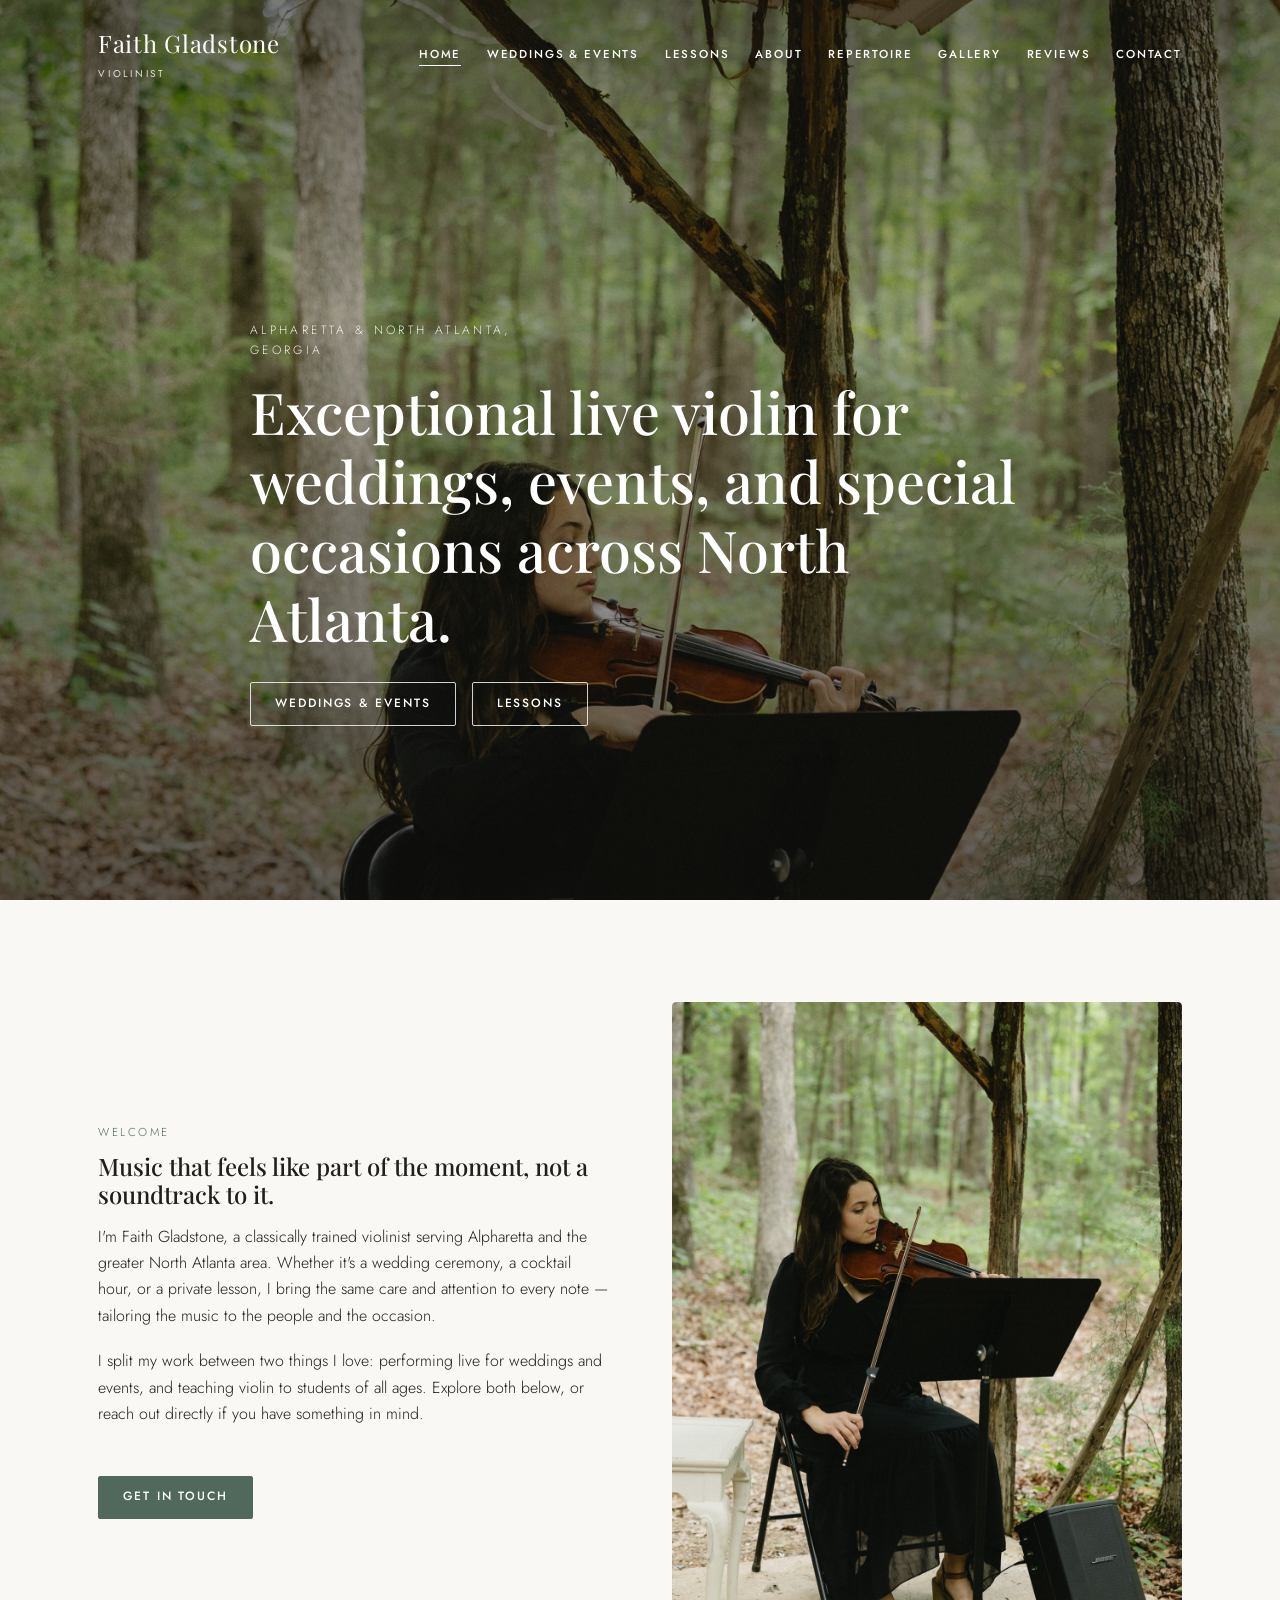
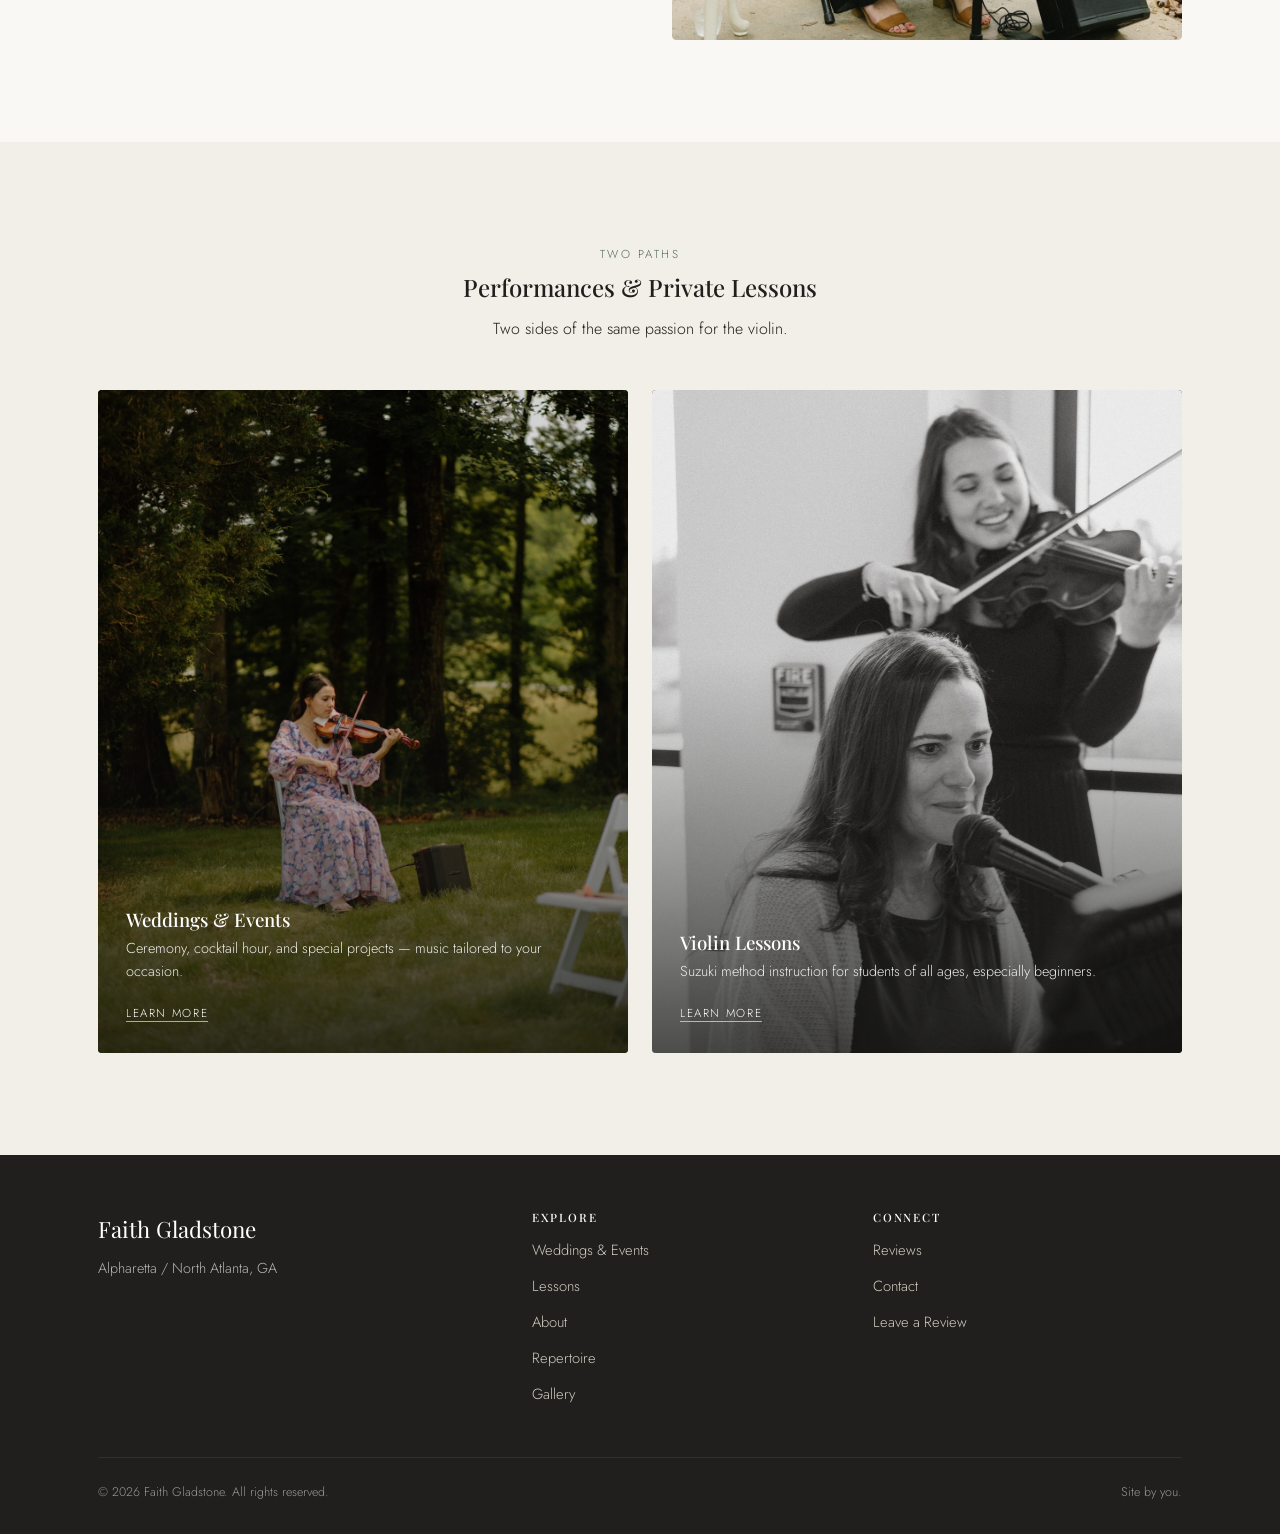
==== index.html @ 606faa88 "Initial commit: Faith Gladstone violinist portfolio site Static site with home, weddings & events, l" ====
<!DOCTYPE html>
<html lang="en">
<head>
<meta charset="UTF-8">
<meta name="viewport" content="width=device-width, initial-scale=1.0">
<title>Faith Gladstone | Violinist — Alpharetta &amp; North Atlanta, GA</title>
<meta name="description" content="Faith Gladstone is a classically trained violinist based in Alpharetta, GA, offering live violin for weddings and events and private violin lessons across North Atlanta.">
<link rel="preconnect" href="https://fonts.googleapis.com">
<link rel="stylesheet" href="css/style.css">
</head>
<body>
<a class="skip-link" href="#main">Skip to content</a>

<header class="site-header">
  <div class="container header-inner">
    <a class="site-brand" href="index.html">Faith Gladstone<span>Violinist</span></a>
    <button class="nav-toggle" aria-label="Toggle menu" aria-expanded="false">
      <svg width="26" height="20" viewBox="0 0 26 20" fill="none" aria-hidden="true">
        <path d="M0 1H26" stroke="currentColor" stroke-width="2"/>
        <path d="M0 10H26" stroke="currentColor" stroke-width="2"/>
        <path d="M0 19H26" stroke="currentColor" stroke-width="2"/>
      </svg>
    </button>
    <nav class="main-nav" aria-label="Primary">
      <ul>
        <li><a href="index.html" aria-current="page">Home</a></li>
        <li><a href="pages/weddings-events.html">Weddings &amp; Events</a></li>
        <li><a href="pages/lessons.html">Lessons</a></li>
        <li><a href="pages/about.html">About</a></li>
        <li><a href="pages/repertoire.html">Repertoire</a></li>
        <li><a href="pages/gallery.html">Gallery</a></li>
        <li><a href="pages/reviews.html">Reviews</a></li>
        <li><a href="pages/contact.html">Contact</a></li>
      </ul>
    </nav>
  </div>
  <div class="nav-scrim"></div>
</header>

<main id="main">

  <section class="hero">
    <div class="hero-media">
      <img src="images/faith-hero.jpg" alt="Faith Gladstone playing violin outdoors beneath a wooden pavilion surrounded by trees">
    </div>
    <div class="container hero-content">
      <p class="eyebrow">Alpharetta &amp; North Atlanta, Georgia</p>
      <h1>Exceptional live violin for weddings, events, and special occasions across North Atlanta.</h1>
      <div class="btn-row">
        <a class="btn btn-light" href="pages/weddings-events.html">Weddings &amp; Events</a>
        <a class="btn btn-light" href="pages/lessons.html">Lessons</a>
      </div>
    </div>
  </section>

  <section>
    <div class="container split">
      <div class="split-text">
        <span class="eyebrow-label">Welcome</span>
        <h2>Music that feels like part of the moment, not a soundtrack to it.</h2>
        <p>I'm Faith Gladstone, a classically trained violinist serving Alpharetta and the greater North Atlanta area. Whether it's a wedding ceremony, a cocktail hour, or a private lesson, I bring the same care and attention to every note — tailoring the music to the people and the occasion.</p>
        <p>I split my work between two things I love: performing live for weddings and events, and teaching violin to students of all ages. Explore both below, or reach out directly if you have something in mind.</p>
        <div class="btn-row mt-lg">
          <a class="btn btn-primary" href="pages/contact.html">Get in Touch</a>
        </div>
      </div>
      <div class="split-media">
        <div class="ar-4-5">
          <!-- TODO: replace with real photo -->
          <img src="images/faith-home-secondary.jpg" alt="Faith Gladstone performing on violin outdoors, seated near the woods">
        </div>
      </div>
    </div>
  </section>

  <section class="section-alt">
    <div class="container">
      <div class="section-intro center">
        <span class="eyebrow-label">Two Paths</span>
        <h2>Performances &amp; Private Lessons</h2>
        <p>Two sides of the same passion for the violin.</p>
      </div>
      <div class="two-paths">
        <div class="path-card">
          <img src="images/faith-wedding-01.jpg" alt="Faith Gladstone playing violin outdoors at a wedding ceremony">
          <div class="path-card-body">
            <h3>Weddings &amp; Events</h3>
            <p>Ceremony, cocktail hour, and special projects — music tailored to your occasion.</p>
            <a href="pages/weddings-events.html">Learn more</a>
          </div>
        </div>
        <div class="path-card">
          <img src="images/faith-lessons.jpg" alt="Faith Gladstone smiling while playing violin alongside another musician">
          <div class="path-card-body">
            <h3>Violin Lessons</h3>
            <p>Suzuki method instruction for students of all ages, especially beginners.</p>
            <a href="pages/lessons.html">Learn more</a>
          </div>
        </div>
      </div>
    </div>
  </section>

</main>

<footer class="site-footer">
  <div class="container">
    <div class="footer-inner">
      <div>
        <p class="footer-brand">Faith Gladstone</p>
        <p class="footer-location">Alpharetta / North Atlanta, GA</p>
      </div>
      <div class="footer-col">
        <h4>Explore</h4>
        <ul>
          <li><a href="pages/weddings-events.html">Weddings &amp; Events</a></li>
          <li><a href="pages/lessons.html">Lessons</a></li>
          <li><a href="pages/about.html">About</a></li>
          <li><a href="pages/repertoire.html">Repertoire</a></li>
          <li><a href="pages/gallery.html">Gallery</a></li>
        </ul>
      </div>
      <div class="footer-col">
        <h4>Connect</h4>
        <ul>
          <li><a href="pages/reviews.html">Reviews</a></li>
          <li><a href="pages/contact.html">Contact</a></li>
          <li><a href="pages/reviews.html#leave-a-review">Leave a Review</a></li>
        </ul>
      </div>
    </div>
    <div class="footer-bottom">
      <span>&copy; <span id="year"></span> Faith Gladstone. All rights reserved.</span>
      <span>Site by you.</span>
    </div>
  </div>
</footer>

<script src="js/main.js"></script>
<script>document.getElementById('year').textContent = new Date().getFullYear();</script>
</body>
</html>
---- css/style.css ----
/* ===========================================================
   Faith Gladstone — Violinist
   Shared stylesheet
   =========================================================== */

@import url('https://fonts.googleapis.com/css2?family=Playfair+Display:ital,wght@0,400;0,500;0,600;1,400&family=Jost:wght@300;400;500;600&display=swap');

:root {
  --color-bg: #faf8f4;
  --color-bg-alt: #f2efe8;
  --color-text: #201f1d;
  --color-text-soft: #55524c;
  --color-accent: #6b8b7a;      /* dusty sage */
  --color-accent-dark: #51695d;
  --color-border: #ddd8cd;
  --color-overlay: rgba(20, 20, 18, 0.42);

  --font-display: 'Playfair Display', Georgia, serif;
  --font-body: 'Jost', 'Helvetica Neue', Arial, sans-serif;

  --max-width: 1180px;
  --gutter: clamp(1.25rem, 4vw, 3rem);
}

/* -------------------- Reset -------------------- */
*, *::before, *::after { box-sizing: border-box; }
html { scroll-behavior: smooth; }
body {
  margin: 0;
  background: var(--color-bg);
  color: var(--color-text);
  font-family: var(--font-body);
  font-weight: 300;
  line-height: 1.65;
  -webkit-font-smoothing: antialiased;
}
img { max-width: 100%; display: block; }
a { color: var(--color-accent-dark); text-decoration: none; }
a:hover, a:focus-visible { color: var(--color-accent); }
h1, h2, h3, h4 {
  font-family: var(--font-display);
  font-weight: 500;
  line-height: 1.2;
  margin: 0 0 0.6em;
  color: var(--color-text);
}
p { margin: 0 0 1.2em; }
ul { margin: 0; padding: 0; }
button { font-family: inherit; }

:focus-visible {
  outline: 2px solid var(--color-accent-dark);
  outline-offset: 3px;
}

.skip-link {
  position: absolute;
  left: -999px;
  top: 0;
  background: var(--color-text);
  color: #fff;
  padding: 0.8em 1.2em;
  z-index: 200;
}
.skip-link:focus {
  left: 1rem;
  top: 1rem;
}

.container {
  max-width: var(--max-width);
  margin: 0 auto;
  padding: 0 var(--gutter);
}

/* -------------------- Header / Nav -------------------- */
.site-header {
  position: absolute;
  top: 0;
  left: 0;
  right: 0;
  z-index: 100;
  padding: 1.5rem 0;
}
.site-header.is-static {
  position: static;
  background: var(--color-bg);
  border-bottom: 1px solid var(--color-border);
}
.header-inner {
  display: flex;
  align-items: center;
  justify-content: space-between;
  gap: 1rem;
}
.site-brand {
  font-family: var(--font-display);
  font-size: clamp(1.1rem, 2vw, 1.5rem);
  letter-spacing: 0.03em;
  color: var(--header-text, var(--color-text));
}
.site-brand span {
  display: block;
  font-family: var(--font-body);
  font-size: 0.62rem;
  font-weight: 400;
  letter-spacing: 0.28em;
  text-transform: uppercase;
  color: var(--header-text, var(--color-text-soft));
  opacity: 0.85;
  margin-top: 0.25em;
}
.site-header.is-static .site-brand,
.site-header.is-static .site-brand span { color: var(--color-text); }
.site-header:not(.is-static) .site-brand,
.site-header:not(.is-static) .site-brand span {
  color: #fff;
}

.nav-toggle {
  display: none;
  background: none;
  border: none;
  cursor: pointer;
  padding: 0.5rem;
  color: inherit;
}
.nav-toggle svg { display: block; }

.main-nav ul {
  display: flex;
  list-style: none;
  gap: clamp(1rem, 2vw, 2rem);
  flex-wrap: wrap;
}
.main-nav a {
  font-size: 0.72rem;
  letter-spacing: 0.16em;
  text-transform: uppercase;
  font-weight: 500;
  color: #fff;
  padding-bottom: 3px;
  border-bottom: 1px solid transparent;
}
.site-header.is-static .main-nav a { color: var(--color-text); }
.site-header.is-static .nav-toggle { color: var(--color-text); }
.site-header:not(.is-static) .nav-toggle { color: #fff; }
.main-nav a:hover,
.main-nav a:focus-visible,
.main-nav a[aria-current="page"] {
  border-bottom-color: currentColor;
}

@media (max-width: 780px) {
  .nav-toggle { display: block; }
  .main-nav {
    position: fixed;
    inset: 0 0 0 auto;
    width: min(78vw, 320px);
    background: var(--color-text);
    padding: 5.5rem 2rem 2rem;
    transform: translateX(100%);
    transition: transform 0.35s ease;
  }
  .main-nav.is-open { transform: translateX(0); }
  .main-nav ul {
    flex-direction: column;
    gap: 1.5rem;
  }
  .main-nav a { color: #fff; }
  .nav-scrim {
    position: fixed;
    inset: 0;
    background: rgba(0,0,0,0.35);
    opacity: 0;
    pointer-events: none;
    transition: opacity 0.35s ease;
    z-index: 90;
  }
  .nav-scrim.is-open { opacity: 1; pointer-events: auto; }
}

/* -------------------- Hero -------------------- */
.hero {
  position: relative;
  min-height: 100vh;
  display: flex;
  align-items: flex-end;
  color: #fff;
  overflow: hidden;
}
.hero-media {
  position: absolute;
  inset: 0;
  z-index: -1;
}
.hero-media img {
  width: 100%;
  height: 100%;
  object-fit: cover;
  object-position: center 25%;
}
.hero-media::after {
  content: "";
  position: absolute;
  inset: 0;
  background: linear-gradient(180deg, rgba(15,15,13,0.55) 0%, rgba(15,15,13,0.25) 35%, rgba(15,15,13,0.65) 100%);
}
.hero-content {
  padding: clamp(3rem, 10vh, 6rem) 0 clamp(3rem, 8vh, 5rem);
  max-width: 780px;
}
.hero-content .eyebrow {
  font-size: 0.75rem;
  letter-spacing: 0.28em;
  text-transform: uppercase;
  opacity: 0.9;
  margin-bottom: 1rem;
}
.hero-content h1 {
  color: #fff;
  font-size: clamp(2.2rem, 5.5vw, 3.6rem);
  margin-bottom: 0.5em;
}
.hero-content p {
  font-size: clamp(1rem, 1.6vw, 1.2rem);
  max-width: 46ch;
  opacity: 0.95;
}

/* smaller page hero (non-home pages) */
.page-hero {
  position: relative;
  min-height: 46vh;
  display: flex;
  align-items: flex-end;
  color: #fff;
  overflow: hidden;
  margin-bottom: 0;
}
.page-hero .hero-content { padding: clamp(6rem, 14vh, 8rem) 0 clamp(2.5rem, 6vh, 3.5rem); }
.page-hero .hero-content h1 { font-size: clamp(2rem, 4.5vw, 3rem); }

/* -------------------- Buttons -------------------- */
.btn {
  display: inline-block;
  padding: 0.9em 2em;
  border: 1px solid currentColor;
  border-radius: 2px;
  font-size: 0.75rem;
  letter-spacing: 0.16em;
  text-transform: uppercase;
  font-weight: 500;
  transition: background 0.25s ease, color 0.25s ease;
}
.btn-primary {
  background: var(--color-accent-dark);
  border-color: var(--color-accent-dark);
  color: #fff;
}
.btn-primary:hover, .btn-primary:focus-visible {
  background: transparent;
  color: var(--color-accent-dark);
}
.btn-light {
  color: #fff;
  border-color: rgba(255,255,255,0.8);
}
.btn-light:hover, .btn-light:focus-visible {
  background: #fff;
  color: var(--color-text);
}
.btn-outline {
  color: var(--color-text);
  border-color: var(--color-text);
}
.btn-outline:hover, .btn-outline:focus-visible {
  background: var(--color-text);
  color: #fff;
}
.btn-row { display: flex; gap: 1rem; flex-wrap: wrap; }

/* -------------------- Sections -------------------- */
section { padding: clamp(3.5rem, 8vw, 6.5rem) 0; }
.section-alt { background: var(--color-bg-alt); }
.section-intro {
  max-width: 680px;
  margin: 0 0 3rem;
}
.section-intro.center { margin-inline: auto; text-align: center; }
.eyebrow-label {
  display: block;
  font-size: 0.72rem;
  letter-spacing: 0.22em;
  text-transform: uppercase;
  color: var(--color-accent-dark);
  margin-bottom: 0.8em;
}

/* -------------------- Welcome / two-path (home) -------------------- */
.two-paths {
  display: grid;
  grid-template-columns: 1fr 1fr;
  gap: 1.5rem;
}
.path-card {
  position: relative;
  aspect-ratio: 4 / 5;
  border-radius: 4px;
  overflow: hidden;
  color: #fff;
  display: flex;
  align-items: flex-end;
  background: var(--color-text);
}
.path-card img {
  position: absolute;
  inset: 0;
  width: 100%;
  height: 100%;
  object-fit: cover;
}
.path-card::after {
  content: "";
  position: absolute;
  inset: 0;
  background: linear-gradient(180deg, rgba(20,20,18,0.05) 40%, rgba(20,20,18,0.75) 100%);
}
.path-card-body {
  position: relative;
  z-index: 1;
  padding: 1.75rem;
}
.path-card h3 { color: #fff; margin-bottom: 0.3em; }
.path-card p { font-size: 0.9rem; opacity: 0.9; margin-bottom: 1em; }
.path-card a {
  color: #fff;
  font-size: 0.72rem;
  letter-spacing: 0.14em;
  text-transform: uppercase;
  border-bottom: 1px solid rgba(255,255,255,0.6);
}
@media (max-width: 680px) {
  .two-paths { grid-template-columns: 1fr; }
}

/* -------------------- Split layout (image + text) -------------------- */
.split {
  display: grid;
  grid-template-columns: 1fr 1fr;
  gap: clamp(2rem, 5vw, 4rem);
  align-items: center;
}
.split.reverse .split-media { order: 2; }
.split.reverse .split-text { order: 1; }
@media (max-width: 800px) {
  .split { grid-template-columns: 1fr; }
  .split.reverse .split-media,
  .split.reverse .split-text { order: initial; }
}
.split-media img {
  width: 100%;
  border-radius: 4px;
}
.ar-4-5 { aspect-ratio: 4 / 5; overflow: hidden; border-radius: 4px; }
.ar-4-5 img { width: 100%; height: 100%; object-fit: cover; }
.ar-3-2 { aspect-ratio: 3 / 2; overflow: hidden; border-radius: 4px; }
.ar-3-2 img { width: 100%; height: 100%; object-fit: cover; }
.ar-1-1 { aspect-ratio: 1 / 1; overflow: hidden; border-radius: 4px; }
.ar-1-1 img { width: 100%; height: 100%; object-fit: cover; }

/* -------------------- Photo pair (weddings) -------------------- */
.photo-pair {
  display: grid;
  grid-template-columns: 1fr 1fr;
  gap: 1.5rem;
}
@media (max-width: 680px) {
  .photo-pair { grid-template-columns: 1fr; }
}

/* -------------------- Cards / grids -------------------- */
.card-grid {
  display: grid;
  grid-template-columns: repeat(3, 1fr);
  gap: 1.5rem;
}
@media (max-width: 900px) { .card-grid { grid-template-columns: 1fr 1fr; } }
@media (max-width: 560px) { .card-grid { grid-template-columns: 1fr; } }

.info-card {
  background: #fff;
  border: 1px solid var(--color-border);
  border-radius: 4px;
  padding: 2rem 1.75rem;
}
.info-card h3 { font-size: 1.2rem; }

/* -------------------- Repertoire -------------------- */
.repertoire-cat { margin-bottom: 2.5rem; }
.repertoire-cat h3 {
  font-size: 1.35rem;
  border-bottom: 1px solid var(--color-border);
  padding-bottom: 0.6em;
  margin-bottom: 1em;
}
.repertoire-list { list-style: none; }
.repertoire-list li {
  display: flex;
  justify-content: space-between;
  gap: 1rem;
  padding: 0.55em 0;
  border-bottom: 1px dashed var(--color-border);
  font-size: 0.98rem;
}
.repertoire-list li:last-child { border-bottom: none; }
.repertoire-list .r-composer,
.repertoire-list .r-artist {
  color: var(--color-text-soft);
  font-size: 0.88em;
  white-space: nowrap;
}

/* -------------------- Gallery grid -------------------- */
.gallery-grid {
  display: grid;
  grid-template-columns: repeat(4, 1fr);
  gap: 1rem;
}
.gallery-grid .g-item {
  aspect-ratio: 4/5;
  overflow: hidden;
  border-radius: 4px;
  background: var(--color-bg-alt);
}
.gallery-grid .g-item img { width: 100%; height: 100%; object-fit: cover; transition: transform 0.4s ease; }
.gallery-grid .g-item:hover img { transform: scale(1.04); }
.gallery-grid .g-item.tall { grid-row: span 2; aspect-ratio: 4/10.4; }
@media (max-width: 900px) { .gallery-grid { grid-template-columns: repeat(3, 1fr); } }
@media (max-width: 620px) {
  .gallery-grid { grid-template-columns: repeat(2, 1fr); }
  .gallery-grid .g-item.tall { grid-row: span 1; aspect-ratio: 4/5; }
}

.media-embed-row {
  display: grid;
  grid-template-columns: 1fr 1fr;
  gap: 1.5rem;
}
@media (max-width: 700px) { .media-embed-row { grid-template-columns: 1fr; } }
.media-embed {
  aspect-ratio: 16/9;
  background: var(--color-bg-alt);
  border: 1px dashed var(--color-border);
  border-radius: 4px;
  display: flex;
  align-items: center;
  justify-content: center;
  flex-direction: column;
  gap: 0.6rem;
  color: var(--color-text-soft);
  text-align: center;
  padding: 1.5rem;
}
.media-embed .embed-icon { font-size: 1.8rem; }
.media-embed small { font-size: 0.75rem; letter-spacing: 0.04em; }

/* -------------------- Testimonials -------------------- */
.testimonial-grid {
  display: grid;
  grid-template-columns: 1fr 1fr;
  gap: 1.5rem;
}
@media (max-width: 700px) { .testimonial-grid { grid-template-columns: 1fr; } }
.testimonial-card {
  background: #fff;
  border: 1px solid var(--color-border);
  border-radius: 4px;
  padding: 2rem;
  position: relative;
}
.testimonial-card .placeholder-flag {
  display: inline-block;
  font-size: 0.65rem;
  letter-spacing: 0.1em;
  text-transform: uppercase;
  background: var(--color-bg-alt);
  color: var(--color-text-soft);
  border: 1px solid var(--color-border);
  border-radius: 2px;
  padding: 0.25em 0.6em;
  margin-bottom: 1.2em;
}
.testimonial-card blockquote {
  margin: 0 0 1.2em;
  font-family: var(--font-display);
  font-style: italic;
  font-size: 1.1rem;
  color: var(--color-text);
}
.testimonial-card cite {
  font-style: normal;
  font-size: 0.85rem;
  color: var(--color-text-soft);
}

/* -------------------- Forms -------------------- */
.contact-layout {
  display: grid;
  grid-template-columns: 1.1fr 0.9fr;
  gap: clamp(2rem, 5vw, 4rem);
}
@media (max-width: 800px) { .contact-layout { grid-template-columns: 1fr; } }

.form-field { margin-bottom: 1.4rem; }
.form-field label {
  display: block;
  font-size: 0.78rem;
  letter-spacing: 0.08em;
  text-transform: uppercase;
  color: var(--color-text-soft);
  margin-bottom: 0.5em;
}
.form-field input,
.form-field select,
.form-field textarea {
  width: 100%;
  font-family: var(--font-body);
  font-size: 1rem;
  padding: 0.75em 0.9em;
  border: 1px solid var(--color-border);
  border-radius: 3px;
  background: #fff;
  color: var(--color-text);
}
.form-field input:focus,
.form-field select:focus,
.form-field textarea:focus {
  outline: none;
  border-color: var(--color-accent-dark);
}
.form-field textarea { resize: vertical; min-height: 130px; }
.form-note { font-size: 0.82rem; color: var(--color-text-soft); margin-top: 1rem; }

.contact-aside .info-card { margin-bottom: 1.5rem; }
.contact-aside h3 { font-size: 1.05rem; }

/* -------------------- Footer -------------------- */
.site-footer {
  background: var(--color-text);
  color: #eae7e0;
  padding: 3.5rem 0 2rem;
}
.footer-inner {
  display: grid;
  grid-template-columns: 1.3fr 1fr 1fr;
  gap: 2rem;
  margin-bottom: 2.5rem;
}
@media (max-width: 700px) {
  .footer-inner { grid-template-columns: 1fr; gap: 2rem; }
}
.footer-brand { font-family: var(--font-display); font-size: 1.4rem; color: #fff; margin-bottom: 0.4em; }
.footer-location { font-size: 0.9rem; opacity: 0.75; }
.footer-col h4 {
  color: #fff;
  font-size: 0.72rem;
  letter-spacing: 0.16em;
  text-transform: uppercase;
  margin-bottom: 1em;
}
.footer-col ul { list-style: none; }
.footer-col li { margin-bottom: 0.6em; }
.footer-col a { color: #cfcbc0; font-size: 0.92rem; }
.footer-col a:hover, .footer-col a:focus-visible { color: #fff; }
.footer-bottom {
  border-top: 1px solid rgba(255,255,255,0.12);
  padding-top: 1.5rem;
  font-size: 0.78rem;
  opacity: 0.6;
  display: flex;
  justify-content: space-between;
  flex-wrap: wrap;
  gap: 0.5rem;
}

/* -------------------- Utility -------------------- */
.text-center { text-align: center; }
.mt-lg { margin-top: 3rem; }
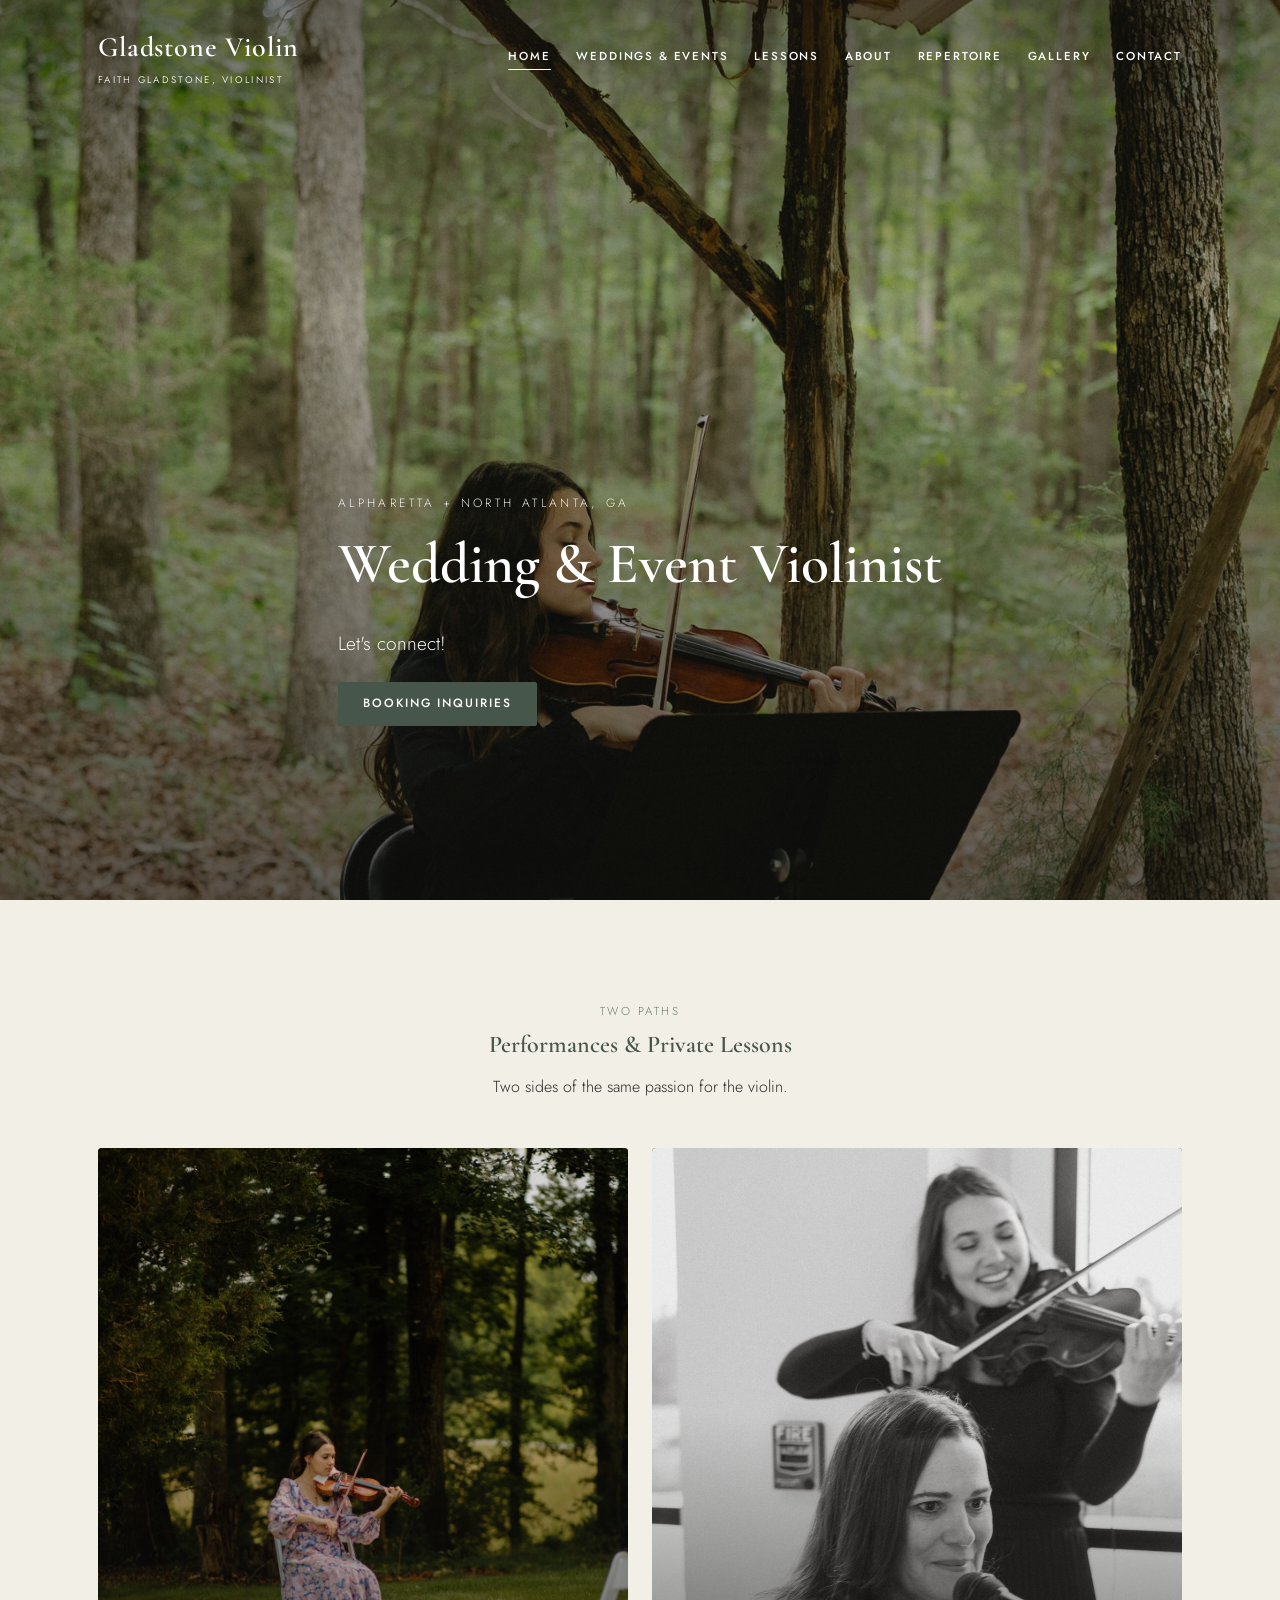
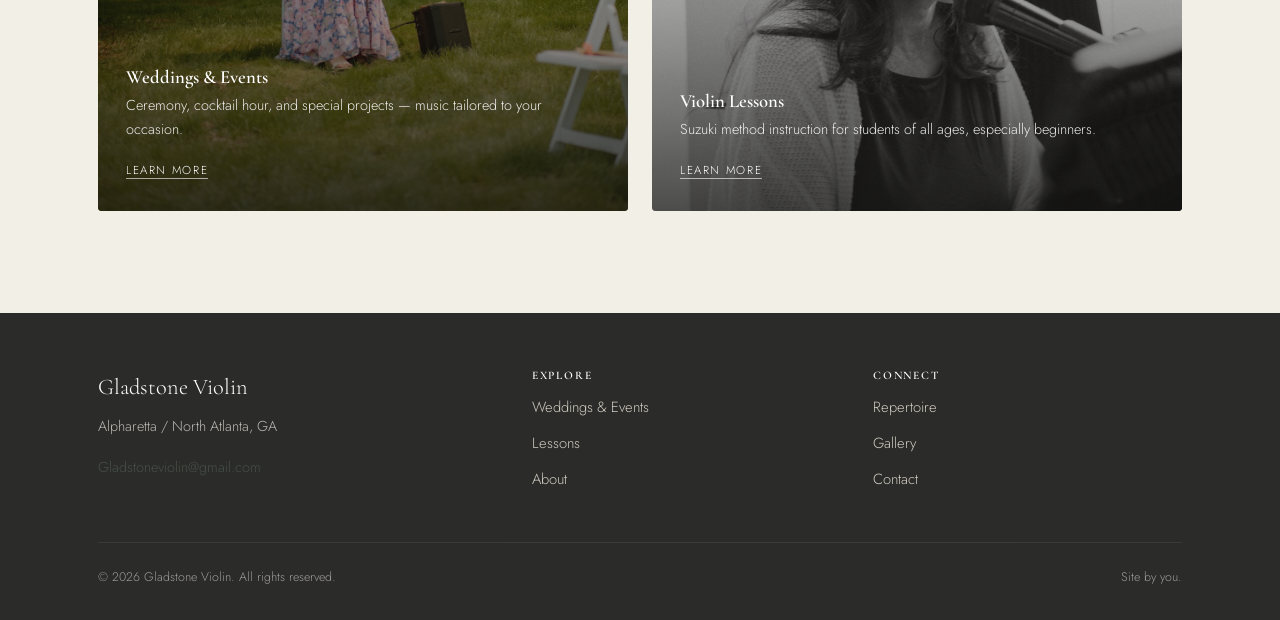
==== commit abf7dce8: "Rebrand to Gladstone Violin, rebuild site content, and add wedding videos - Rebrand from Faith Glads" ====
--- a/index.html
+++ b/index.html
@@ -3,7 +3,7 @@
 <head>
 <meta charset="UTF-8">
 <meta name="viewport" content="width=device-width, initial-scale=1.0">
-<title>Faith Gladstone | Violinist — Alpharetta &amp; North Atlanta, GA</title>
+<title>Gladstone Violin | Faith Gladstone, Violinist — Alpharetta &amp; North Atlanta, GA</title>
 <meta name="description" content="Faith Gladstone is a classically trained violinist based in Alpharetta, GA, offering live violin for weddings and events and private violin lessons across North Atlanta.">
 <link rel="preconnect" href="https://fonts.googleapis.com">
 <link rel="stylesheet" href="css/style.css">
@@ -13,7 +13,7 @@
 
 <header class="site-header">
   <div class="container header-inner">
-    <a class="site-brand" href="index.html">Faith Gladstone<span>Violinist</span></a>
+    <a class="site-brand" href="index.html">Gladstone Violin<span>Faith Gladstone, Violinist</span></a>
     <button class="nav-toggle" aria-label="Toggle menu" aria-expanded="false">
       <svg width="26" height="20" viewBox="0 0 26 20" fill="none" aria-hidden="true">
         <path d="M0 1H26" stroke="currentColor" stroke-width="2"/>
@@ -29,7 +29,6 @@
         <li><a href="pages/about.html">About</a></li>
         <li><a href="pages/repertoire.html">Repertoire</a></li>
         <li><a href="pages/gallery.html">Gallery</a></li>
-        <li><a href="pages/reviews.html">Reviews</a></li>
         <li><a href="pages/contact.html">Contact</a></li>
       </ul>
     </nav>
@@ -44,31 +43,11 @@
       <img src="images/faith-hero.jpg" alt="Faith Gladstone playing violin outdoors beneath a wooden pavilion surrounded by trees">
     </div>
     <div class="container hero-content">
-      <p class="eyebrow">Alpharetta &amp; North Atlanta, Georgia</p>
-      <h1>Exceptional live violin for weddings, events, and special occasions across North Atlanta.</h1>
+      <p class="eyebrow">Alpharetta + North Atlanta, GA</p>
+      <h1>Wedding &amp; Event Violinist</h1>
+      <p>Let's connect!</p>
       <div class="btn-row">
-        <a class="btn btn-light" href="pages/weddings-events.html">Weddings &amp; Events</a>
-        <a class="btn btn-light" href="pages/lessons.html">Lessons</a>
-      </div>
-    </div>
-  </section>
-
-  <section>
-    <div class="container split">
-      <div class="split-text">
-        <span class="eyebrow-label">Welcome</span>
-        <h2>Music that feels like part of the moment, not a soundtrack to it.</h2>
-        <p>I'm Faith Gladstone, a classically trained violinist serving Alpharetta and the greater North Atlanta area. Whether it's a wedding ceremony, a cocktail hour, or a private lesson, I bring the same care and attention to every note — tailoring the music to the people and the occasion.</p>
-        <p>I split my work between two things I love: performing live for weddings and events, and teaching violin to students of all ages. Explore both below, or reach out directly if you have something in mind.</p>
-        <div class="btn-row mt-lg">
-          <a class="btn btn-primary" href="pages/contact.html">Get in Touch</a>
-        </div>
-      </div>
-      <div class="split-media">
-        <div class="ar-4-5">
-          <!-- TODO: replace with real photo -->
-          <img src="images/faith-home-secondary.jpg" alt="Faith Gladstone performing on violin outdoors, seated near the woods">
-        </div>
+        <a class="btn btn-light" href="pages/contact.html">Booking Inquiries</a>
       </div>
     </div>
   </section>
@@ -107,8 +86,9 @@
   <div class="container">
     <div class="footer-inner">
       <div>
-        <p class="footer-brand">Faith Gladstone</p>
+        <p class="footer-brand">Gladstone Violin</p>
         <p class="footer-location">Alpharetta / North Atlanta, GA</p>
+        <p class="footer-location"><a href="mailto:Gladstoneviolin@gmail.com">Gladstoneviolin@gmail.com</a></p>
       </div>
       <div class="footer-col">
         <h4>Explore</h4>
@@ -116,21 +96,19 @@
           <li><a href="pages/weddings-events.html">Weddings &amp; Events</a></li>
           <li><a href="pages/lessons.html">Lessons</a></li>
           <li><a href="pages/about.html">About</a></li>
-          <li><a href="pages/repertoire.html">Repertoire</a></li>
-          <li><a href="pages/gallery.html">Gallery</a></li>
         </ul>
       </div>
       <div class="footer-col">
         <h4>Connect</h4>
         <ul>
-          <li><a href="pages/reviews.html">Reviews</a></li>
+          <li><a href="pages/repertoire.html">Repertoire</a></li>
+          <li><a href="pages/gallery.html">Gallery</a></li>
           <li><a href="pages/contact.html">Contact</a></li>
-          <li><a href="pages/reviews.html#leave-a-review">Leave a Review</a></li>
         </ul>
       </div>
     </div>
     <div class="footer-bottom">
-      <span>&copy; <span id="year"></span> Faith Gladstone. All rights reserved.</span>
+      <span>&copy; <span id="year"></span> Gladstone Violin. All rights reserved.</span>
       <span>Site by you.</span>
     </div>
   </div>
--- a/css/style.css
+++ b/css/style.css
@@ -3,19 +3,22 @@
    Shared stylesheet
    =========================================================== */
 
-@import url('https://fonts.googleapis.com/css2?family=Playfair+Display:ital,wght@0,400;0,500;0,600;1,400&family=Jost:wght@300;400;500;600&display=swap');
+@import url('https://fonts.googleapis.com/css2?family=Cormorant+Garamond:ital,wght@0,400;0,500;0,600;0,700;1,400&family=Jost:wght@300;400;500;600&display=swap');
 
 :root {
-  --color-bg: #faf8f4;
-  --color-bg-alt: #f2efe8;
-  --color-text: #201f1d;
-  --color-text-soft: #55524c;
-  --color-accent: #6b8b7a;      /* dusty sage */
-  --color-accent-dark: #51695d;
-  --color-border: #ddd8cd;
-  --color-overlay: rgba(20, 20, 18, 0.42);
-
-  --font-display: 'Playfair Display', Georgia, serif;
+  --color-bg: #FAF8F3;          /* soft warm ivory */
+  --color-bg-alt: #F1EFE6;      /* slightly deeper ivory for alt sections */
+  --color-card: #FFFFFF;        /* form field backgrounds */
+  --color-heading: #47564B;     /* elegant deep sage green — headings, logo, buttons */
+  --color-heading-dark: #37443B;/* darker sage — button hover / strong emphasis */
+  --color-text: #2B2B29;        /* deep charcoal — body text */
+  --color-text-soft: #6b6864;
+  --color-accent: #6E7D6F;      /* restrained muted sage — links, small details, hover */
+  --color-accent-dark: #4F5C51; /* deeper muted sage — link hover */
+  --color-border: #E3E0D4;
+  --color-overlay: rgba(28, 30, 26, 0.5);
+
+  --font-display: 'Cormorant Garamond', Georgia, serif;
   --font-body: 'Jost', 'Helvetica Neue', Arial, sans-serif;
 
   --max-width: 1180px;
@@ -39,10 +42,10 @@
 a:hover, a:focus-visible { color: var(--color-accent); }
 h1, h2, h3, h4 {
   font-family: var(--font-display);
-  font-weight: 500;
+  font-weight: 600;
   line-height: 1.2;
   margin: 0 0 0.6em;
-  color: var(--color-text);
+  color: var(--color-heading);
 }
 p { margin: 0 0 1.2em; }
 ul { margin: 0; padding: 0; }
@@ -95,23 +98,24 @@
 }
 .site-brand {
   font-family: var(--font-display);
-  font-size: clamp(1.1rem, 2vw, 1.5rem);
+  font-weight: 600;
+  font-size: clamp(1.25rem, 2.4vw, 1.75rem);
   letter-spacing: 0.03em;
-  color: var(--header-text, var(--color-text));
+  color: var(--header-text, var(--color-heading));
 }
 .site-brand span {
   display: block;
   font-family: var(--font-body);
-  font-size: 0.62rem;
+  font-size: 0.6rem;
   font-weight: 400;
-  letter-spacing: 0.28em;
+  letter-spacing: 0.24em;
   text-transform: uppercase;
   color: var(--header-text, var(--color-text-soft));
   opacity: 0.85;
-  margin-top: 0.25em;
+  margin-top: 0.3em;
 }
 .site-header.is-static .site-brand,
-.site-header.is-static .site-brand span { color: var(--color-text); }
+.site-header.is-static .site-brand span { color: var(--color-heading); }
 .site-header:not(.is-static) .site-brand,
 .site-header:not(.is-static) .site-brand span {
   color: #fff;
@@ -134,6 +138,7 @@
   flex-wrap: wrap;
 }
 .main-nav a {
+  display: inline-block;
   font-size: 0.72rem;
   letter-spacing: 0.16em;
   text-transform: uppercase;
@@ -141,6 +146,8 @@
   color: #fff;
   padding-bottom: 3px;
   border-bottom: 1px solid transparent;
+  touch-action: manipulation;
+  pointer-events: auto;
 }
 .site-header.is-static .main-nav a { color: var(--color-text); }
 .site-header.is-static .nav-toggle { color: var(--color-text); }
@@ -161,6 +168,10 @@
     padding: 5.5rem 2rem 2rem;
     transform: translateX(100%);
     transition: transform 0.35s ease;
+    z-index: 95;
+    overflow-y: auto;
+    pointer-events: auto;
+    -webkit-overflow-scrolling: touch;
   }
   .main-nav.is-open { transform: translateX(0); }
   .main-nav ul {
@@ -241,6 +252,11 @@
 .page-hero .hero-content { padding: clamp(6rem, 14vh, 8rem) 0 clamp(2.5rem, 6vh, 3.5rem); }
 .page-hero .hero-content h1 { font-size: clamp(2rem, 4.5vw, 3rem); }
 
+/* focal-point modifier: for portrait photos in a wide/short hero band,
+   anchors the crop lower so the subject's face/torso stays in frame
+   instead of the empty space above them */
+.hero-media.focus-lower img { object-position: center 42%; }
+
 /* -------------------- Buttons -------------------- */
 .btn {
   display: inline-block;
@@ -254,21 +270,24 @@
   transition: background 0.25s ease, color 0.25s ease;
 }
 .btn-primary {
-  background: var(--color-accent-dark);
-  border-color: var(--color-accent-dark);
+  background: var(--color-heading);
+  border-color: var(--color-heading);
   color: #fff;
 }
 .btn-primary:hover, .btn-primary:focus-visible {
-  background: transparent;
-  color: var(--color-accent-dark);
+  background: var(--color-heading-dark);
+  border-color: var(--color-heading-dark);
+  color: #fff;
 }
 .btn-light {
-  color: #fff;
-  border-color: rgba(255,255,255,0.8);
+  background: var(--color-heading);
+  color: #fff;
+  border-color: var(--color-heading);
 }
 .btn-light:hover, .btn-light:focus-visible {
-  background: #fff;
-  color: var(--color-text);
+  background: var(--color-heading-dark);
+  border-color: var(--color-heading-dark);
+  color: #fff;
 }
 .btn-outline {
   color: var(--color-text);
@@ -293,7 +312,7 @@
   font-size: 0.72rem;
   letter-spacing: 0.22em;
   text-transform: uppercase;
-  color: var(--color-accent-dark);
+  color: var(--color-accent);
   margin-bottom: 0.8em;
 }
 
@@ -379,31 +398,80 @@
   .photo-pair { grid-template-columns: 1fr; }
 }
 
-/* -------------------- Cards / grids -------------------- */
+/* -------------------- Video embed (weddings — "From the Field") -------------------- */
+.video-frame {
+  aspect-ratio: 9 / 16;
+  overflow: hidden;
+  border-radius: 4px;
+  background: var(--color-bg-alt);
+}
+.video-frame video {
+  width: 100%;
+  height: 100%;
+  object-fit: cover;
+  display: block;
+}
+
+/* -------------------- Info columns / pricing (no boxes — open text) -------------------- */
 .card-grid {
   display: grid;
   grid-template-columns: repeat(3, 1fr);
-  gap: 1.5rem;
+  gap: 2.5rem;
 }
 @media (max-width: 900px) { .card-grid { grid-template-columns: 1fr 1fr; } }
 @media (max-width: 560px) { .card-grid { grid-template-columns: 1fr; } }
 
-.info-card {
-  background: #fff;
-  border: 1px solid var(--color-border);
-  border-radius: 4px;
-  padding: 2rem 1.75rem;
-}
 .info-card h3 { font-size: 1.2rem; }
 
-/* -------------------- Repertoire -------------------- */
-.repertoire-cat { margin-bottom: 2.5rem; }
-.repertoire-cat h3 {
-  font-size: 1.35rem;
+/* -------------------- Pricing (wedding packages) -------------------- */
+.pricing-grid {
+  display: grid;
+  grid-template-columns: repeat(3, 1fr);
+  gap: 2.5rem;
+}
+@media (max-width: 900px) { .pricing-grid { grid-template-columns: 1fr; } }
+.pricing-card h3 { font-size: 1.4rem; margin-bottom: 0.2em; }
+.pricing-card .price {
+  font-family: var(--font-display);
+  font-size: 2.2rem;
+  font-weight: 600;
+  color: var(--color-heading);
+  margin-bottom: 0.6em;
+}
+.pricing-card p { color: var(--color-text-soft); }
+
+/* -------------------- Repertoire (accordion) -------------------- */
+.repertoire-cat {
   border-bottom: 1px solid var(--color-border);
-  padding-bottom: 0.6em;
-  margin-bottom: 1em;
-}
+}
+.repertoire-cat:first-child { border-top: 1px solid var(--color-border); }
+.accordion-heading { margin: 0; }
+.accordion-toggle {
+  width: 100%;
+  display: flex;
+  align-items: center;
+  justify-content: space-between;
+  gap: 1rem;
+  background: none;
+  border: none;
+  padding: 1.3em 0;
+  cursor: pointer;
+  text-align: left;
+  font-family: var(--font-display);
+  font-size: clamp(1.3rem, 2.4vw, 1.7rem);
+  font-weight: 600;
+  color: var(--color-heading);
+}
+.accordion-toggle:hover, .accordion-toggle:focus-visible { color: var(--color-accent-dark); }
+.accordion-toggle .chevron {
+  flex-shrink: 0;
+  color: var(--color-heading);
+  transition: transform 0.3s ease;
+}
+.accordion-toggle[aria-expanded="true"] .chevron { transform: rotate(180deg); }
+.accordion-panel { overflow: hidden; }
+.accordion-panel[hidden] { display: none; }
+.accordion-panel .repertoire-list { padding: 0.2em 0 1.8em; }
 .repertoire-list { list-style: none; }
 .repertoire-list li {
   display: flex;
@@ -464,45 +532,6 @@
 }
 .media-embed .embed-icon { font-size: 1.8rem; }
 .media-embed small { font-size: 0.75rem; letter-spacing: 0.04em; }
-
-/* -------------------- Testimonials -------------------- */
-.testimonial-grid {
-  display: grid;
-  grid-template-columns: 1fr 1fr;
-  gap: 1.5rem;
-}
-@media (max-width: 700px) { .testimonial-grid { grid-template-columns: 1fr; } }
-.testimonial-card {
-  background: #fff;
-  border: 1px solid var(--color-border);
-  border-radius: 4px;
-  padding: 2rem;
-  position: relative;
-}
-.testimonial-card .placeholder-flag {
-  display: inline-block;
-  font-size: 0.65rem;
-  letter-spacing: 0.1em;
-  text-transform: uppercase;
-  background: var(--color-bg-alt);
-  color: var(--color-text-soft);
-  border: 1px solid var(--color-border);
-  border-radius: 2px;
-  padding: 0.25em 0.6em;
-  margin-bottom: 1.2em;
-}
-.testimonial-card blockquote {
-  margin: 0 0 1.2em;
-  font-family: var(--font-display);
-  font-style: italic;
-  font-size: 1.1rem;
-  color: var(--color-text);
-}
-.testimonial-card cite {
-  font-style: normal;
-  font-size: 0.85rem;
-  color: var(--color-text-soft);
-}
 
 /* -------------------- Forms -------------------- */
 .contact-layout {
@@ -530,7 +559,7 @@
   padding: 0.75em 0.9em;
   border: 1px solid var(--color-border);
   border-radius: 3px;
-  background: #fff;
+  background: var(--color-card);
   color: var(--color-text);
 }
 .form-field input:focus,
@@ -542,7 +571,7 @@
 .form-field textarea { resize: vertical; min-height: 130px; }
 .form-note { font-size: 0.82rem; color: var(--color-text-soft); margin-top: 1rem; }
 
-.contact-aside .info-card { margin-bottom: 1.5rem; }
+.contact-aside .info-card { margin-bottom: 2rem; }
 .contact-aside h3 { font-size: 1.05rem; }
 
 /* -------------------- Footer -------------------- */
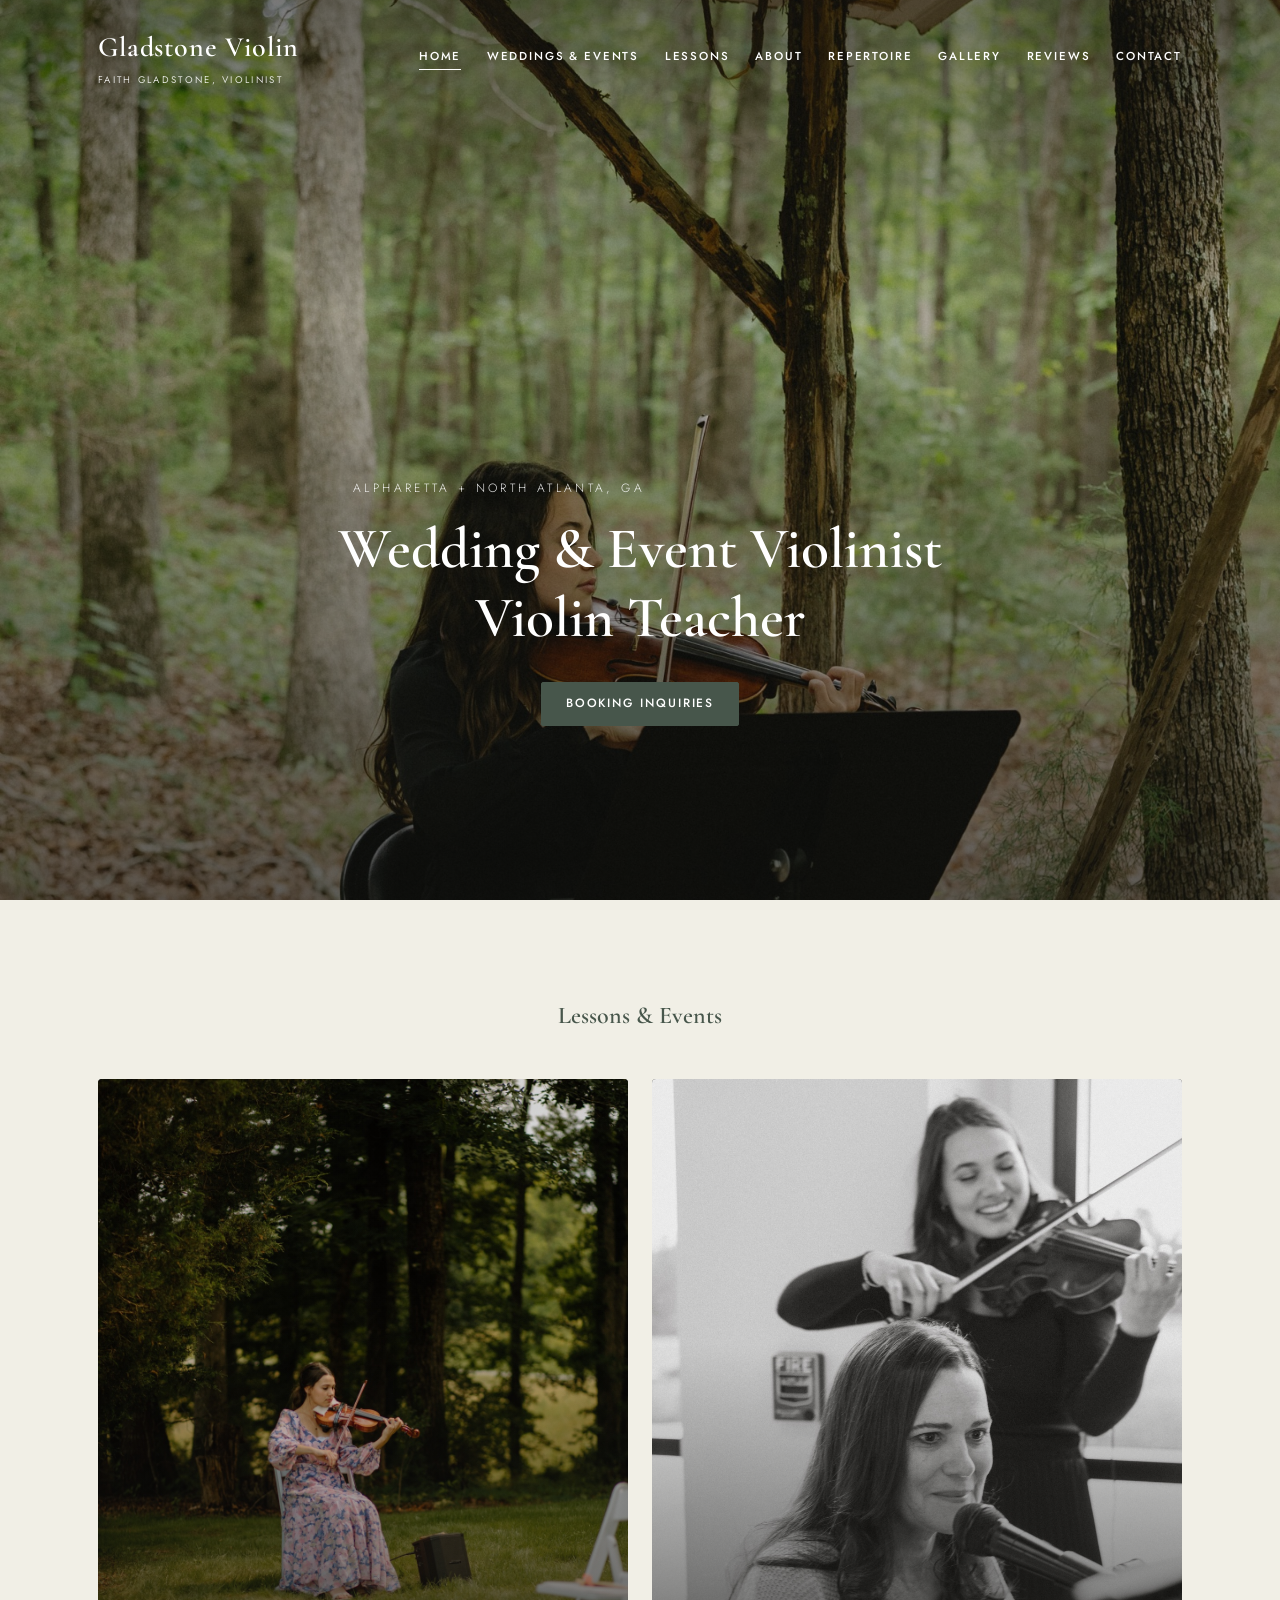
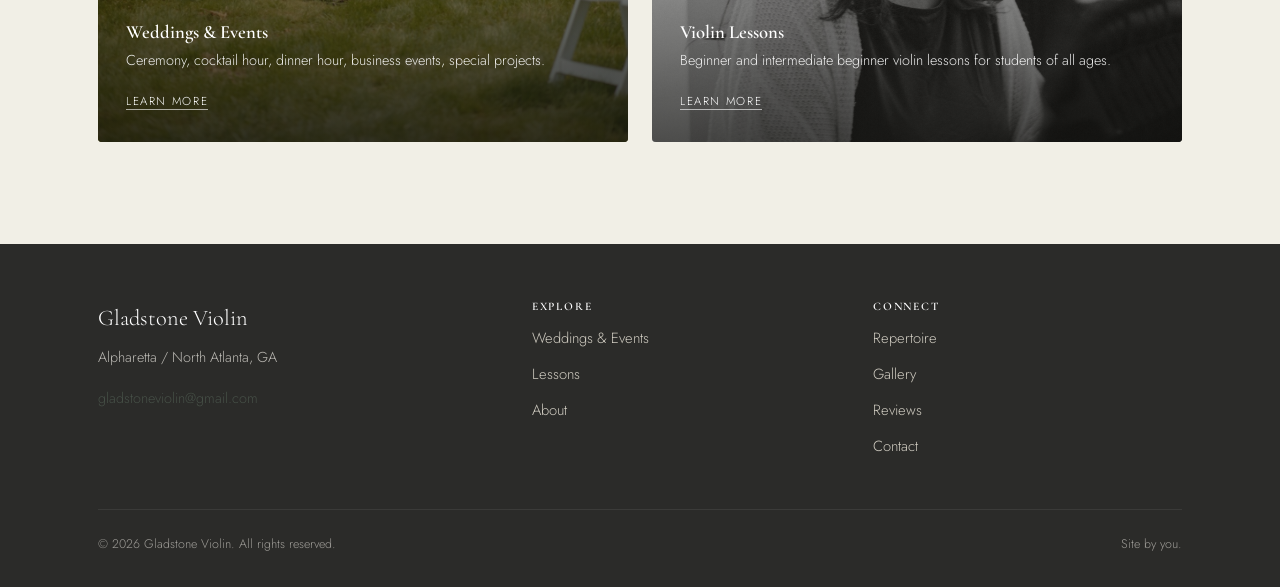
==== commit bfcddf0e: "Re-add Reviews page, revise Home/Weddings/Lessons copy and layout - Add reviews.html back to nav, mo" ====
--- a/index.html
+++ b/index.html
@@ -29,6 +29,7 @@
         <li><a href="pages/about.html">About</a></li>
         <li><a href="pages/repertoire.html">Repertoire</a></li>
         <li><a href="pages/gallery.html">Gallery</a></li>
+        <li><a href="pages/reviews.html">Reviews</a></li>
         <li><a href="pages/contact.html">Contact</a></li>
       </ul>
     </nav>
@@ -42,10 +43,9 @@
     <div class="hero-media">
       <img src="images/faith-hero.jpg" alt="Faith Gladstone playing violin outdoors beneath a wooden pavilion surrounded by trees">
     </div>
-    <div class="container hero-content">
+    <div class="container hero-content center">
       <p class="eyebrow">Alpharetta + North Atlanta, GA</p>
-      <h1>Wedding &amp; Event Violinist</h1>
-      <p>Let's connect!</p>
+      <h1>Wedding &amp; Event Violinist<br>Violin Teacher</h1>
       <div class="btn-row">
         <a class="btn btn-light" href="pages/contact.html">Booking Inquiries</a>
       </div>
@@ -55,16 +55,14 @@
   <section class="section-alt">
     <div class="container">
       <div class="section-intro center">
-        <span class="eyebrow-label">Two Paths</span>
-        <h2>Performances &amp; Private Lessons</h2>
-        <p>Two sides of the same passion for the violin.</p>
+        <h2>Lessons &amp; Events</h2>
       </div>
       <div class="two-paths">
         <div class="path-card">
           <img src="images/faith-wedding-01.jpg" alt="Faith Gladstone playing violin outdoors at a wedding ceremony">
           <div class="path-card-body">
             <h3>Weddings &amp; Events</h3>
-            <p>Ceremony, cocktail hour, and special projects — music tailored to your occasion.</p>
+            <p>Ceremony, cocktail hour, dinner hour, business events, special projects.</p>
             <a href="pages/weddings-events.html">Learn more</a>
           </div>
         </div>
@@ -72,7 +70,7 @@
           <img src="images/faith-lessons.jpg" alt="Faith Gladstone smiling while playing violin alongside another musician">
           <div class="path-card-body">
             <h3>Violin Lessons</h3>
-            <p>Suzuki method instruction for students of all ages, especially beginners.</p>
+            <p>Beginner and intermediate beginner violin lessons for students of all ages.</p>
             <a href="pages/lessons.html">Learn more</a>
           </div>
         </div>
@@ -88,7 +86,7 @@
       <div>
         <p class="footer-brand">Gladstone Violin</p>
         <p class="footer-location">Alpharetta / North Atlanta, GA</p>
-        <p class="footer-location"><a href="mailto:Gladstoneviolin@gmail.com">Gladstoneviolin@gmail.com</a></p>
+        <p class="footer-location"><a href="mailto:gladstoneviolin@gmail.com">gladstoneviolin@gmail.com</a></p>
       </div>
       <div class="footer-col">
         <h4>Explore</h4>
@@ -103,6 +101,7 @@
         <ul>
           <li><a href="pages/repertoire.html">Repertoire</a></li>
           <li><a href="pages/gallery.html">Gallery</a></li>
+          <li><a href="pages/reviews.html">Reviews</a></li>
           <li><a href="pages/contact.html">Contact</a></li>
         </ul>
       </div>
--- a/css/style.css
+++ b/css/style.css
@@ -238,6 +238,11 @@
   max-width: 46ch;
   opacity: 0.95;
 }
+.hero-content.center {
+  text-align: center;
+  margin-inline: auto;
+}
+.hero-content.center .btn-row { justify-content: center; }
 
 /* smaller page hero (non-home pages) */
 .page-hero {
@@ -411,6 +416,20 @@
   object-fit: cover;
   display: block;
 }
+.video-frame.placeholder {
+  aspect-ratio: 16 / 9;
+  border: 1px dashed var(--color-border);
+  display: flex;
+  align-items: center;
+  justify-content: center;
+  flex-direction: column;
+  gap: 0.6rem;
+  color: var(--color-text-soft);
+  text-align: center;
+  padding: 1.5rem;
+}
+.video-frame.placeholder .embed-icon { font-size: 1.8rem; }
+.video-frame.placeholder small { font-size: 0.75rem; letter-spacing: 0.04em; }
 
 /* -------------------- Info columns / pricing (no boxes — open text) -------------------- */
 .card-grid {
@@ -426,10 +445,10 @@
 /* -------------------- Pricing (wedding packages) -------------------- */
 .pricing-grid {
   display: grid;
-  grid-template-columns: repeat(3, 1fr);
-  gap: 2.5rem;
-}
-@media (max-width: 900px) { .pricing-grid { grid-template-columns: 1fr; } }
+  grid-template-columns: repeat(2, 1fr);
+  gap: 2.5rem 3rem;
+}
+@media (max-width: 700px) { .pricing-grid { grid-template-columns: 1fr; } }
 .pricing-card h3 { font-size: 1.4rem; margin-bottom: 0.2em; }
 .pricing-card .price {
   font-family: var(--font-display);
@@ -533,6 +552,34 @@
 .media-embed .embed-icon { font-size: 1.8rem; }
 .media-embed small { font-size: 0.75rem; letter-spacing: 0.04em; }
 
+/* -------------------- Testimonials (reviews — open text, no boxes) -------------------- */
+.testimonial-list { max-width: 760px; margin: 0 auto; }
+.testimonial {
+  padding: 2.2rem 0;
+  border-bottom: 1px solid var(--color-border);
+}
+.testimonial:first-child { border-top: 1px solid var(--color-border); }
+.testimonial .placeholder-flag {
+  display: block;
+  font-size: 0.65rem;
+  letter-spacing: 0.12em;
+  text-transform: uppercase;
+  color: var(--color-text-soft);
+  margin-bottom: 1em;
+}
+.testimonial blockquote {
+  margin: 0 0 0.8em;
+  font-family: var(--font-display);
+  font-style: italic;
+  font-size: 1.3rem;
+  color: var(--color-text);
+}
+.testimonial cite {
+  font-style: normal;
+  font-size: 0.85rem;
+  color: var(--color-text-soft);
+}
+
 /* -------------------- Forms -------------------- */
 .contact-layout {
   display: grid;
